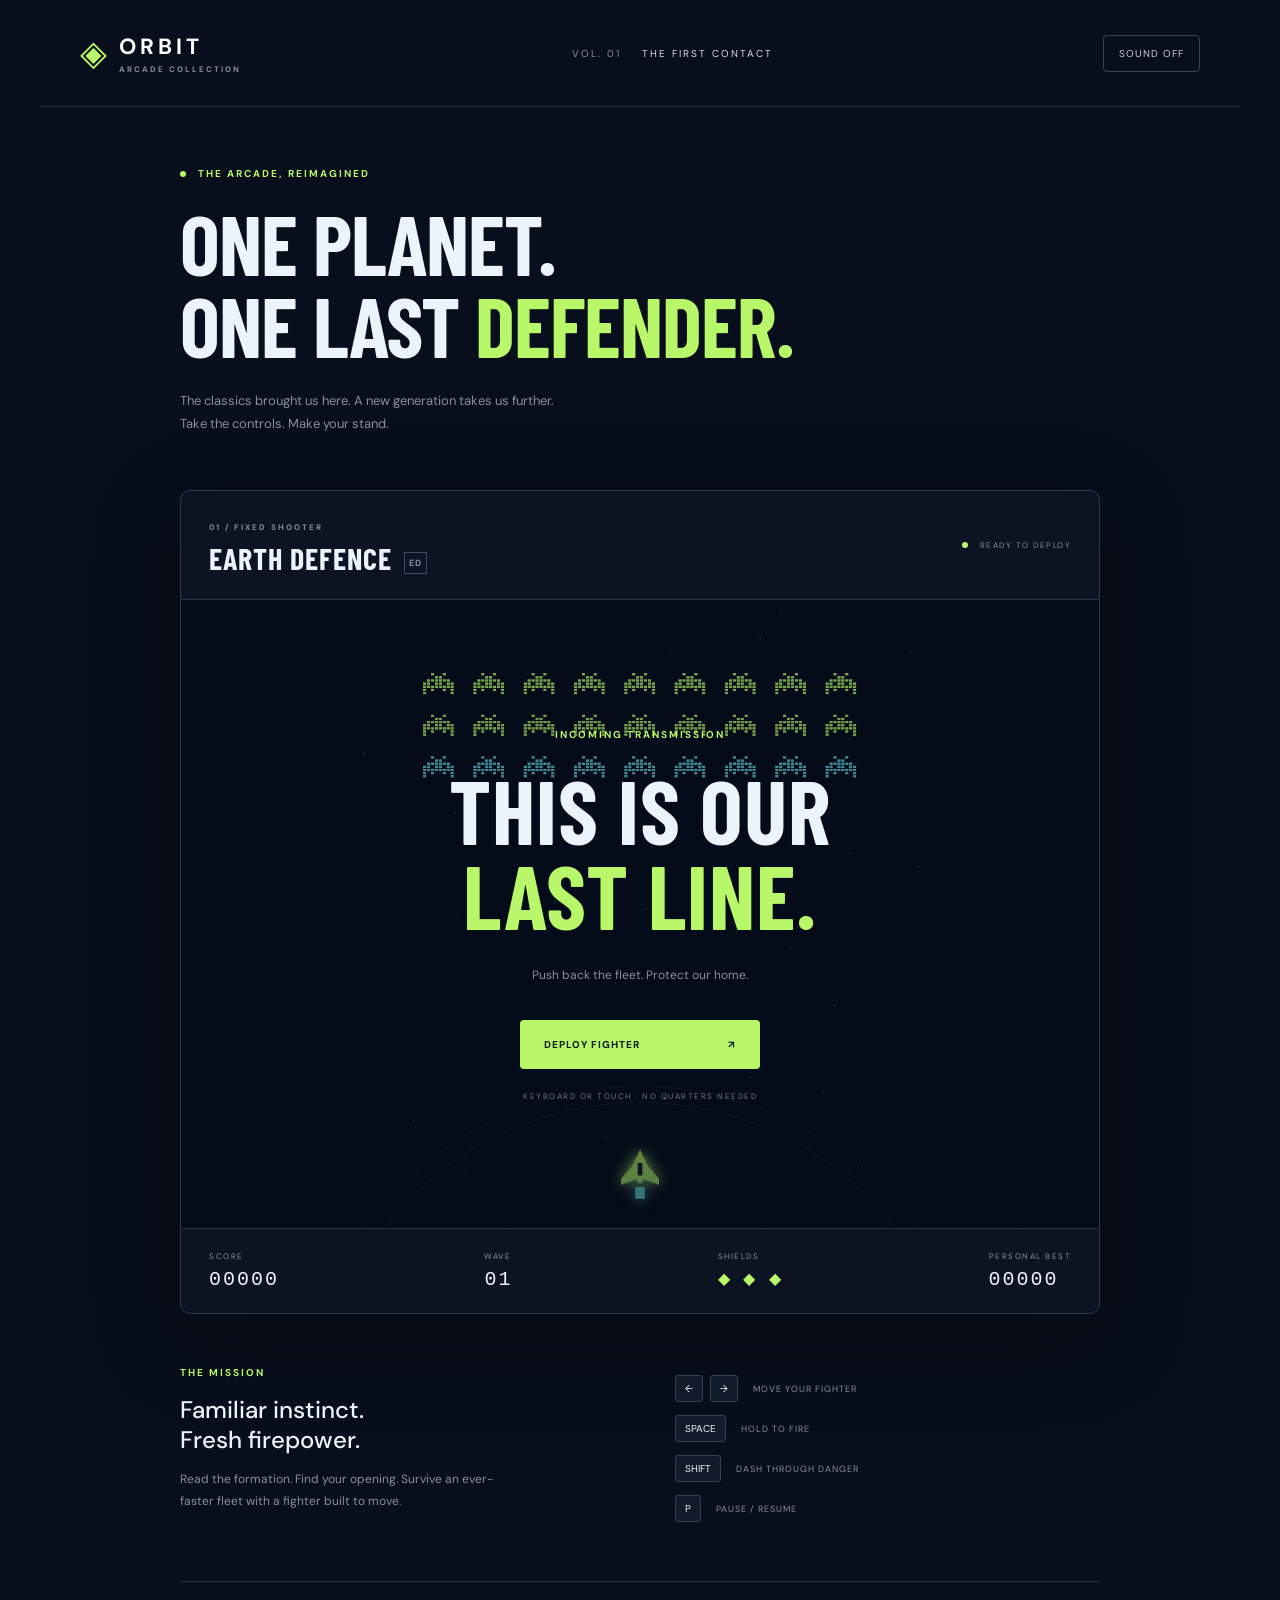
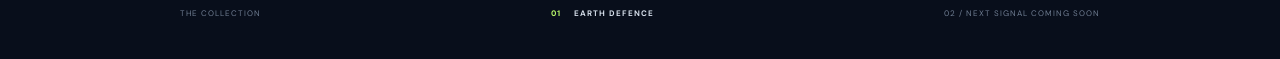
==== earth-defence/index.html @ 9b3c9f2e "Add Earth Defence playable prototype and collection roadmap" ====
<!doctype html>
<html lang="en">
<head>
  <meta charset="UTF-8"><meta name="viewport" content="width=device-width, initial-scale=1, viewport-fit=cover">
  <meta name="theme-color" content="#080e20"><meta name="apple-mobile-web-app-capable" content="yes">
  <title>Earth Defence · Orbit Arcade</title><link rel="stylesheet" href="style.css">
</head>
<body>
<header><a class="brand" href="#">◈ <span>ORBIT<small>ARCADE COLLECTION</small></span></a><span class="edition">VOL. 01 <b>THE FIRST CONTACT</b></span><button id="sound" aria-label="Toggle sound">SOUND OFF</button></header>
<main>
  <section class="intro"><div class="eyebrow"><i></i> THE ARCADE, REIMAGINED</div><h1>One planet.<br>One last <em>defender.</em></h1><p>The classics brought us here. A new generation takes us further.<br>Take the controls. Make your stand.</p></section>
  <section class="cabinet">
    <div class="game-heading"><div><span class="eyebrow">01 / FIXED SHOOTER</span><h2>EARTH DEFENCE<span>ED</span></h2></div><span class="live"><i></i> READY TO DEPLOY</span></div>
    <div class="stage"><canvas id="game" width="720" height="800" aria-label="Earth Defence arcade game"></canvas><div id="overlay"><span class="eyebrow">INCOMING TRANSMISSION</span><h3>THIS IS OUR<br><em>LAST LINE.</em></h3><p>Push back the fleet. Protect our home.</p><button id="play">DEPLOY FIGHTER <span>↗</span></button><small>KEYBOARD OR TOUCH · NO QUARTERS NEEDED</small></div><button id="pause" aria-label="Pause game" hidden>Ⅱ</button></div>
    <div class="hud"><div><small>SCORE</small><strong id="score">00000</strong></div><div><small>WAVE</small><strong id="wave">01</strong></div><div><small>SHIELDS</small><strong id="lives">◆ ◆ ◆</strong></div><div><small>PERSONAL BEST</small><strong id="best">00000</strong></div></div>
    <div class="touch"><button id="left" aria-label="Move left">◀</button><button id="right" aria-label="Move right">▶</button><button id="dash">DASH</button><button id="fire">FIRE ●</button></div>
  </section>
  <section class="below"><div><span class="eyebrow">THE MISSION</span><h3>Familiar instinct.<br>Fresh firepower.</h3><p>Read the formation. Find your opening. Survive an ever-faster fleet with a fighter built to move.</p></div><div class="controls"><div><kbd>←</kbd><kbd>→</kbd><span>MOVE YOUR FIGHTER</span></div><div><kbd>SPACE</kbd><span>HOLD TO FIRE</span></div><div><kbd>SHIFT</kbd><span>DASH THROUGH DANGER</span></div><div><kbd>P</kbd><span>PAUSE / RESUME</span></div></div></section>
  <footer><span>THE COLLECTION</span><b>01 <span>EARTH DEFENCE</span></b><span>02 / NEXT SIGNAL COMING SOON</span></footer>
</main><script src="game.js"></script>
</body></html>
---- earth-defence/style.css ----
@import url('https://fonts.googleapis.com/css2?family=Barlow+Condensed:wght@600;700;800;900&family=DM+Sans:wght@400;500;600;700&display=swap');
:root{color-scheme:dark;--bg:#080e1b;--mint:#b8f76a;--muted:#8390a4}*{box-sizing:border-box}body{margin:0;background:var(--bg);color:#edf3fa;font-family:'DM Sans',sans-serif}header{max-width:1200px;margin:auto;padding:30px 40px;display:flex;align-items:center;justify-content:space-between;border-bottom:1px solid #233044}.brand{display:flex;gap:12px;color:var(--mint);text-decoration:none;font-size:35px;align-items:center}.brand span{font-size:22px;letter-spacing:4px;font-weight:700;color:#fff}.brand small{display:block;font-size:8px;letter-spacing:2px;color:var(--muted);margin-top:3px}.edition{font-size:10px;letter-spacing:2px;color:var(--muted)}.edition b{color:#d4deeb;margin-left:16px;font-weight:400}button{font-family:inherit;cursor:pointer;border:1px solid #36425a;background:transparent;color:#c3cedc;border-radius:4px;padding:11px 15px;font-size:10px;letter-spacing:1px}button:hover{border-color:var(--mint);color:var(--mint)}main{max-width:1000px;margin:auto;padding:0 40px}.intro{padding:60px 0 42px}.eyebrow{font-size:10px;letter-spacing:2px;font-weight:700;color:var(--mint)}i{display:inline-block;width:6px;height:6px;border-radius:50%;background:var(--mint);margin-right:8px}h1{font-family:'Barlow Condensed',Impact,sans-serif;text-transform:uppercase;font-size:clamp(52px,7vw,84px);line-height:.98;letter-spacing:-1px;margin:22px 0}em{font-style:normal;color:var(--mint)}p{color:var(--muted);font-size:13px;line-height:1.8}.cabinet{border:1px solid #2b3850;background:#0c1424;border-radius:10px;overflow:hidden;box-shadow:0 24px 90px #0005}.game-heading{padding:23px 28px;display:flex;align-items:center;justify-content:space-between}.game-heading .eyebrow{font-size:8px;color:var(--muted)}h2{font-family:'Barlow Condensed',Impact,sans-serif;font-size:30px;letter-spacing:1px;margin:5px 0 0}h2 span{font-family:'DM Sans',sans-serif;font-size:9px;border:1px solid #3d4c64;color:var(--muted);padding:4px;margin-left:12px;vertical-align:middle}.live{font-size:8px;letter-spacing:1.5px;color:var(--muted)}.stage{position:relative;background:#050b18;border-block:1px solid #25324a;height:min(70vh,670px);min-height:400px;overflow:hidden}canvas{display:block;width:100%;height:100%;object-fit:contain}#overlay{position:absolute;inset:0;display:flex;align-items:center;justify-content:center;flex-direction:column;background:linear-gradient(#040b1830,#040b1888);text-align:center}#overlay h3{font-family:'Barlow Condensed',Impact,sans-serif;font-size:clamp(50px,9vw,90px);line-height:.95;margin:26px 0 15px;letter-spacing:1px}#overlay p{font-size:12px}#play{background:var(--mint);color:#11201a;border:0;font-weight:800;padding:18px 24px;width:240px;margin-top:22px;display:flex;justify-content:space-between}#overlay small{font-size:8px;letter-spacing:1.5px;color:#69798e;margin-top:22px}#pause{position:absolute;right:15px;top:15px;background:#101a2d}.hud{display:flex;justify-content:space-between;padding:22px 28px}.hud small{display:block;color:var(--muted);font-size:8px;letter-spacing:1.5px;margin-bottom:7px}.hud strong{font-family:monospace;font-size:20px;font-weight:400;letter-spacing:2px}#lives{color:var(--mint);font-size:16px}.touch{display:none;gap:8px;padding:0 16px 16px;touch-action:none}.touch button{flex:1;padding:18px 5px;background:#18253a}.touch #fire{background:var(--mint);color:#11201a}.below{display:grid;grid-template-columns:1fr 1fr;gap:70px;padding:46px 0}.below h3{font-size:24px;line-height:1.25;font-weight:500;margin:14px 0}.below p{max-width:340px;font-size:12px}.controls{padding-top:15px}.controls div{display:flex;gap:7px;align-items:center;margin-bottom:13px}.controls span{font-size:9px;letter-spacing:1px;color:var(--muted);margin-left:8px}kbd{font-family:inherit;font-size:10px;padding:6px 9px;border:1px solid #354057;border-radius:3px;background:#111b2b}footer{border-top:1px solid #263248;padding:26px 0 40px;display:flex;justify-content:space-between;font-size:8px;letter-spacing:1px;color:#6f7d92}footer b{color:var(--mint)}footer b span{color:#d6dfeb;margin-left:10px}@media(pointer:coarse){.touch{display:flex}}@media(max-width:600px){header{padding:20px}.edition{display:none}main{padding:0 16px}.intro{padding:35px 5px 25px}.intro p br{display:none}.game-heading{padding:18px}.live{display:none}.stage{height:57vh;min-height:340px}.hud{padding:18px 12px}.hud strong{font-size:16px}.hud small{font-size:7px}.below{gap:24px;grid-template-columns:1fr;padding:30px 5px}.controls{padding:0}.below p{max-width:100%}footer{gap:20px;line-height:1.8}footer>span:last-child{max-width:100px}}
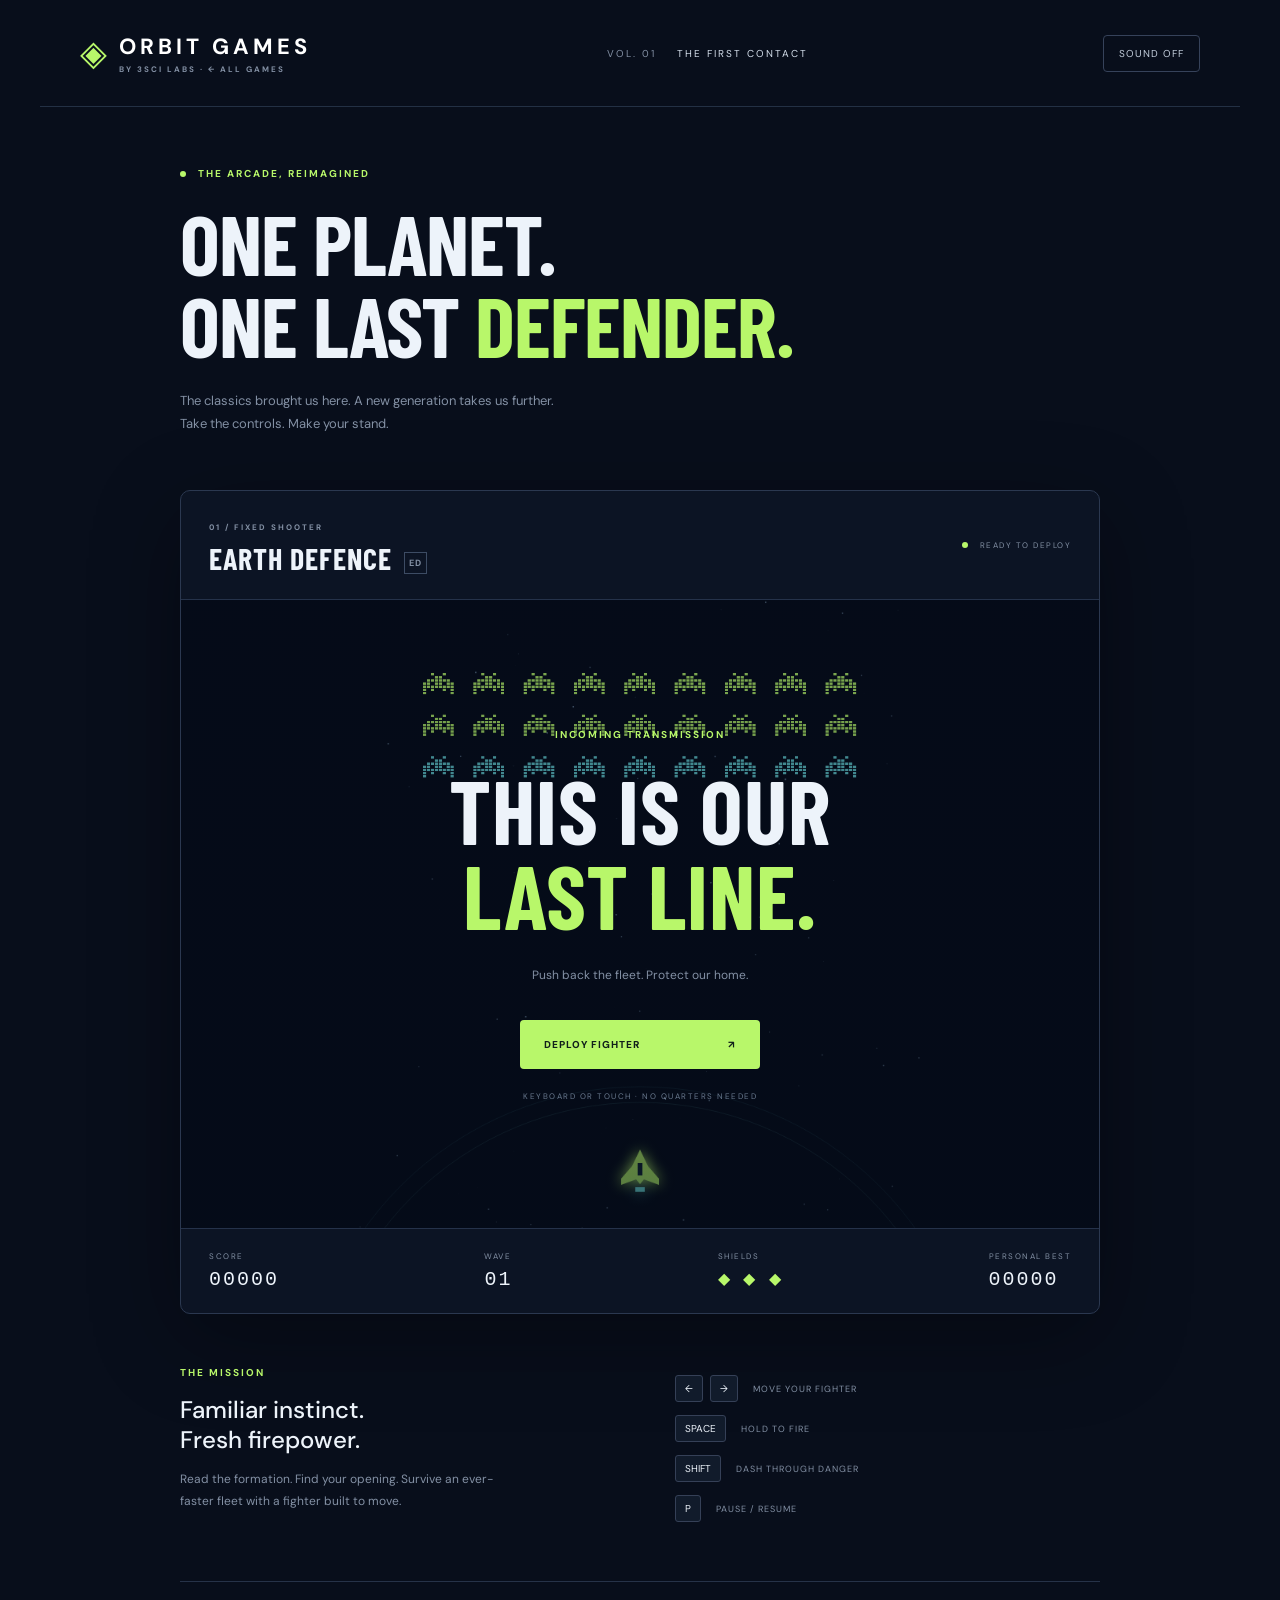
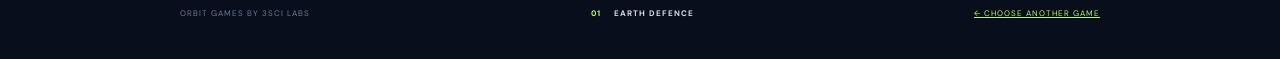
==== commit 138130c5: "Launch Orbit Games by 3Sci Labs with all five playable games" ====
--- a/earth-defence/index.html
+++ b/earth-defence/index.html
@@ -3,10 +3,10 @@
 <head>
   <meta charset="UTF-8"><meta name="viewport" content="width=device-width, initial-scale=1, viewport-fit=cover">
   <meta name="theme-color" content="#080e20"><meta name="apple-mobile-web-app-capable" content="yes">
-  <title>Earth Defence · Orbit Arcade</title><link rel="stylesheet" href="style.css">
+  <title>Earth Defence · Orbit Games by 3Sci Labs</title><link rel="stylesheet" href="style.css">
 </head>
 <body>
-<header><a class="brand" href="#">◈ <span>ORBIT<small>ARCADE COLLECTION</small></span></a><span class="edition">VOL. 01 <b>THE FIRST CONTACT</b></span><button id="sound" aria-label="Toggle sound">SOUND OFF</button></header>
+<header><a class="brand" href="../">◈ <span>ORBIT GAMES<small>BY 3SCI LABS · ← ALL GAMES</small></span></a><span class="edition">VOL. 01 <b>THE FIRST CONTACT</b></span><button id="sound" aria-label="Toggle sound">SOUND OFF</button></header>
 <main>
   <section class="intro"><div class="eyebrow"><i></i> THE ARCADE, REIMAGINED</div><h1>One planet.<br>One last <em>defender.</em></h1><p>The classics brought us here. A new generation takes us further.<br>Take the controls. Make your stand.</p></section>
   <section class="cabinet">
@@ -16,6 +16,6 @@
     <div class="touch"><button id="left" aria-label="Move left">◀</button><button id="right" aria-label="Move right">▶</button><button id="dash">DASH</button><button id="fire">FIRE ●</button></div>
   </section>
   <section class="below"><div><span class="eyebrow">THE MISSION</span><h3>Familiar instinct.<br>Fresh firepower.</h3><p>Read the formation. Find your opening. Survive an ever-faster fleet with a fighter built to move.</p></div><div class="controls"><div><kbd>←</kbd><kbd>→</kbd><span>MOVE YOUR FIGHTER</span></div><div><kbd>SPACE</kbd><span>HOLD TO FIRE</span></div><div><kbd>SHIFT</kbd><span>DASH THROUGH DANGER</span></div><div><kbd>P</kbd><span>PAUSE / RESUME</span></div></div></section>
-  <footer><span>THE COLLECTION</span><b>01 <span>EARTH DEFENCE</span></b><span>02 / NEXT SIGNAL COMING SOON</span></footer>
+  <footer><span>ORBIT GAMES BY 3SCI LABS</span><b>01 <span>EARTH DEFENCE</span></b><a href="../" style="color:#b8f76a">← CHOOSE ANOTHER GAME</a></footer>
 </main><script src="game.js"></script>
 </body></html>
